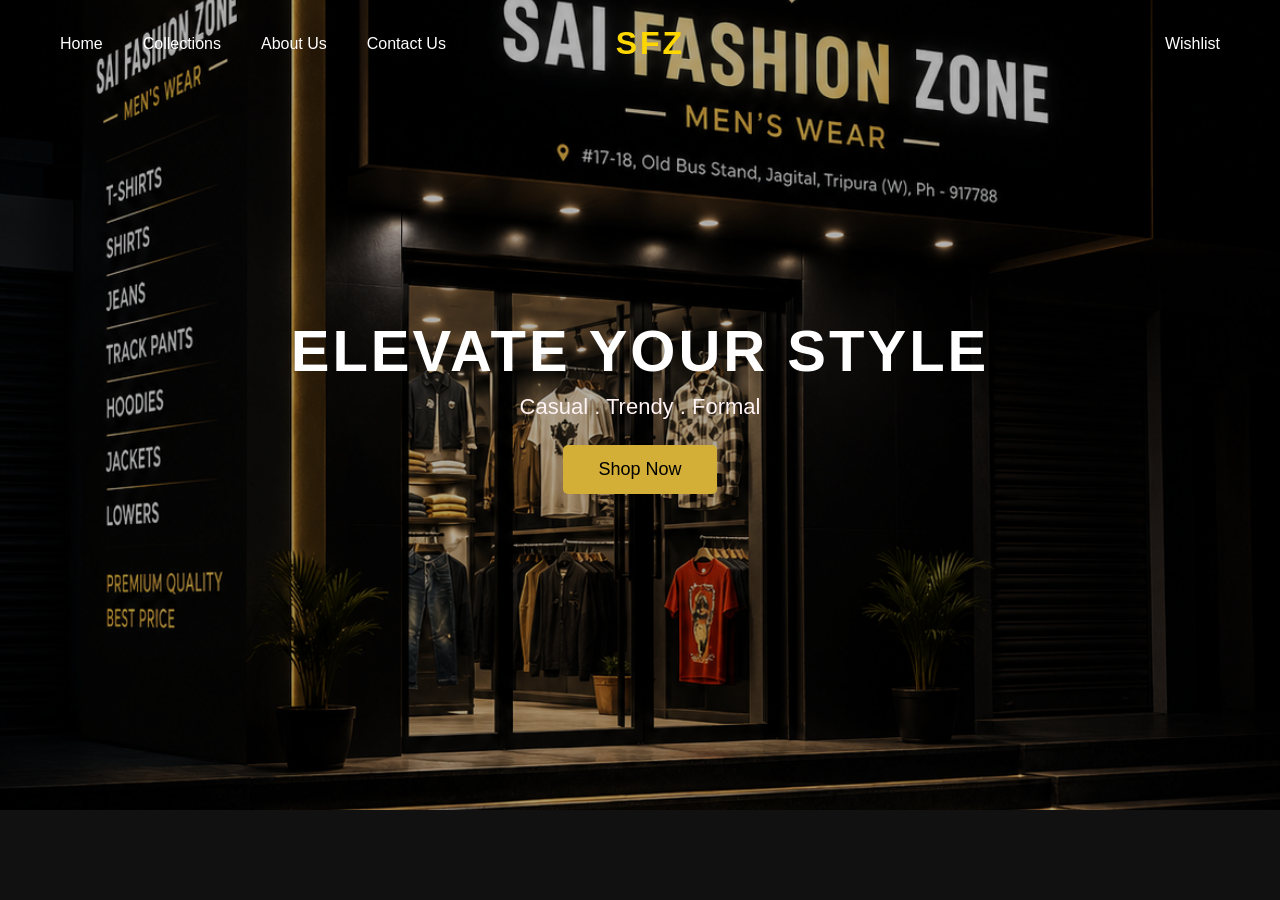
==== pages/index.html @ e3ae2033 "push" ====
<!Doctype html>
<html lang="en">

  <head>
      <title>Sai fashion Zone</title>
      <meta charset="UTF-8">
      <meta name="viewport" content="width=device-width">
      <link rel="stylesheet" href="../css/style.css">
    </head>

  <body>
    <header>
      <nav class="nav-bar">

        <div>
          <ul class="left-links">
            <li><a href="index.html">Home</a></li>
            <li><a href="collections.html">Collections</a></li>
            <li><a href="About.html">About Us</a></li>
            <li><a href="Contact.html">Contact Us</a></li>
          </ul>
        </div>

        <div class="logo">
          SFZ
        </div>

        <div class="right-links">
          <a href="Cart">Wishlist</a>
        </div>

      

        
      </nav>
    </header>

    <section class="hero">
      <div class="hero-content">
        <h1>ELEVATE YOUR STYLE</h1>
        <p>Casual . Trendy . Formal</p>
        <Button>Shop Now</Button>
      </div>
    </section>
  </body>

</html>
---- css/style.css ----
*{
  margin:0;
  padding:0;
  box-sizing:border-box;
}

body {
  font-family:Arial,sans-serif;
  background:#111;
  color:rgb(246, 245, 245);
}

.nav-bar{
  position:fixed;
  top:0;
  width:100%;

  display:flex;
  justify-content:space-between;
  align-items:center;
  padding:25px 60px;
  background:transparent;
  z-index:1000;
}

.logo{
  margin-right:310px;
  font-size:32px;
  font-weight:bold;
  letter-spacing:3px;
  color:gold;
}

.left-links{
  display:flex;
  justify-content:space-between;
  align-items:center;
  list-style:none;
  gap:40px;
  cursor:pointer;
}

.left-links a{
  text-decoration:none;
  color:white;
  font-size:16px;
  transition:0.3s;
}

.left-links a:hover{
  color:gold;
}

.right-links{
  display:flex;
  justify-content:space-between;
  align-items:center;
  list-style:none;
  gap:40px;
}

.right-links a{
  text-decoration:none;
  color:white;
  font-size:16px;
  transition:0.3s;
}

.right-links a:hover{
  color:gold;
}

.hero{
  height:90vh;
  background-image:url("../images/hero1.png");

  background-size:cover;
  background-position:center;

  display:flex;
  justify-content:center;
  align-items:center;

  text-align:center;
  position:relative;
}

.hero::before{
  content:'';
  position:absolute;

  top:0;
  left:0;

  width:100%;
  height:100%;

  background:rgba(0, 0, 0, 0.3);
}

.hero-content{
  position:relative;
  z-index:2;
}

.hero-content h1{
  color:white;
  font-size:58px;
  letter-spacing:3px;
}

.hero-content p{
  color:rgb(255, 243, 243);
  font-size:22px;
  margin-top:10px;
}

.hero-content button{
  margin-top:25px;
  padding:14px 35px;

  border:none;
  background:#d4af37;

  font-size:18px;
  cursor:pointer;
  border-radius:5px;
}

.hero-content button:hover{
  transform:scale(1.05);
  transition:0.3s;
}

.products{
  display:grid;
  grid-template-columns:repeat(auto-fit,minmax(250px,1fr));
  gap:30px;

  padding:80px 50px;
}

.product-card{
  background:#111;
  border-radius:15px;
  overflow:hidden;
  transition:0.3s;
  cursor:pointer;
}

.product-card:hover{
  trasform:translateY(-8px);
}

.product-card img{
  width:100%;
  height:320px;
  object-fit:cover;
}

.product-info{
    padding: 20px;
}

.product-info h3{
    color: white;
    margin-bottom: 10px;
}

.product-info p{
    color: gold;
    margin-bottom: 15px;
}

.product-info button{
    width: 100%;

    padding: 12px;

    border: none;

    background: gold;

    color: black;

    font-weight: bold;

    border-radius: 8px;

    cursor: pointer;
}
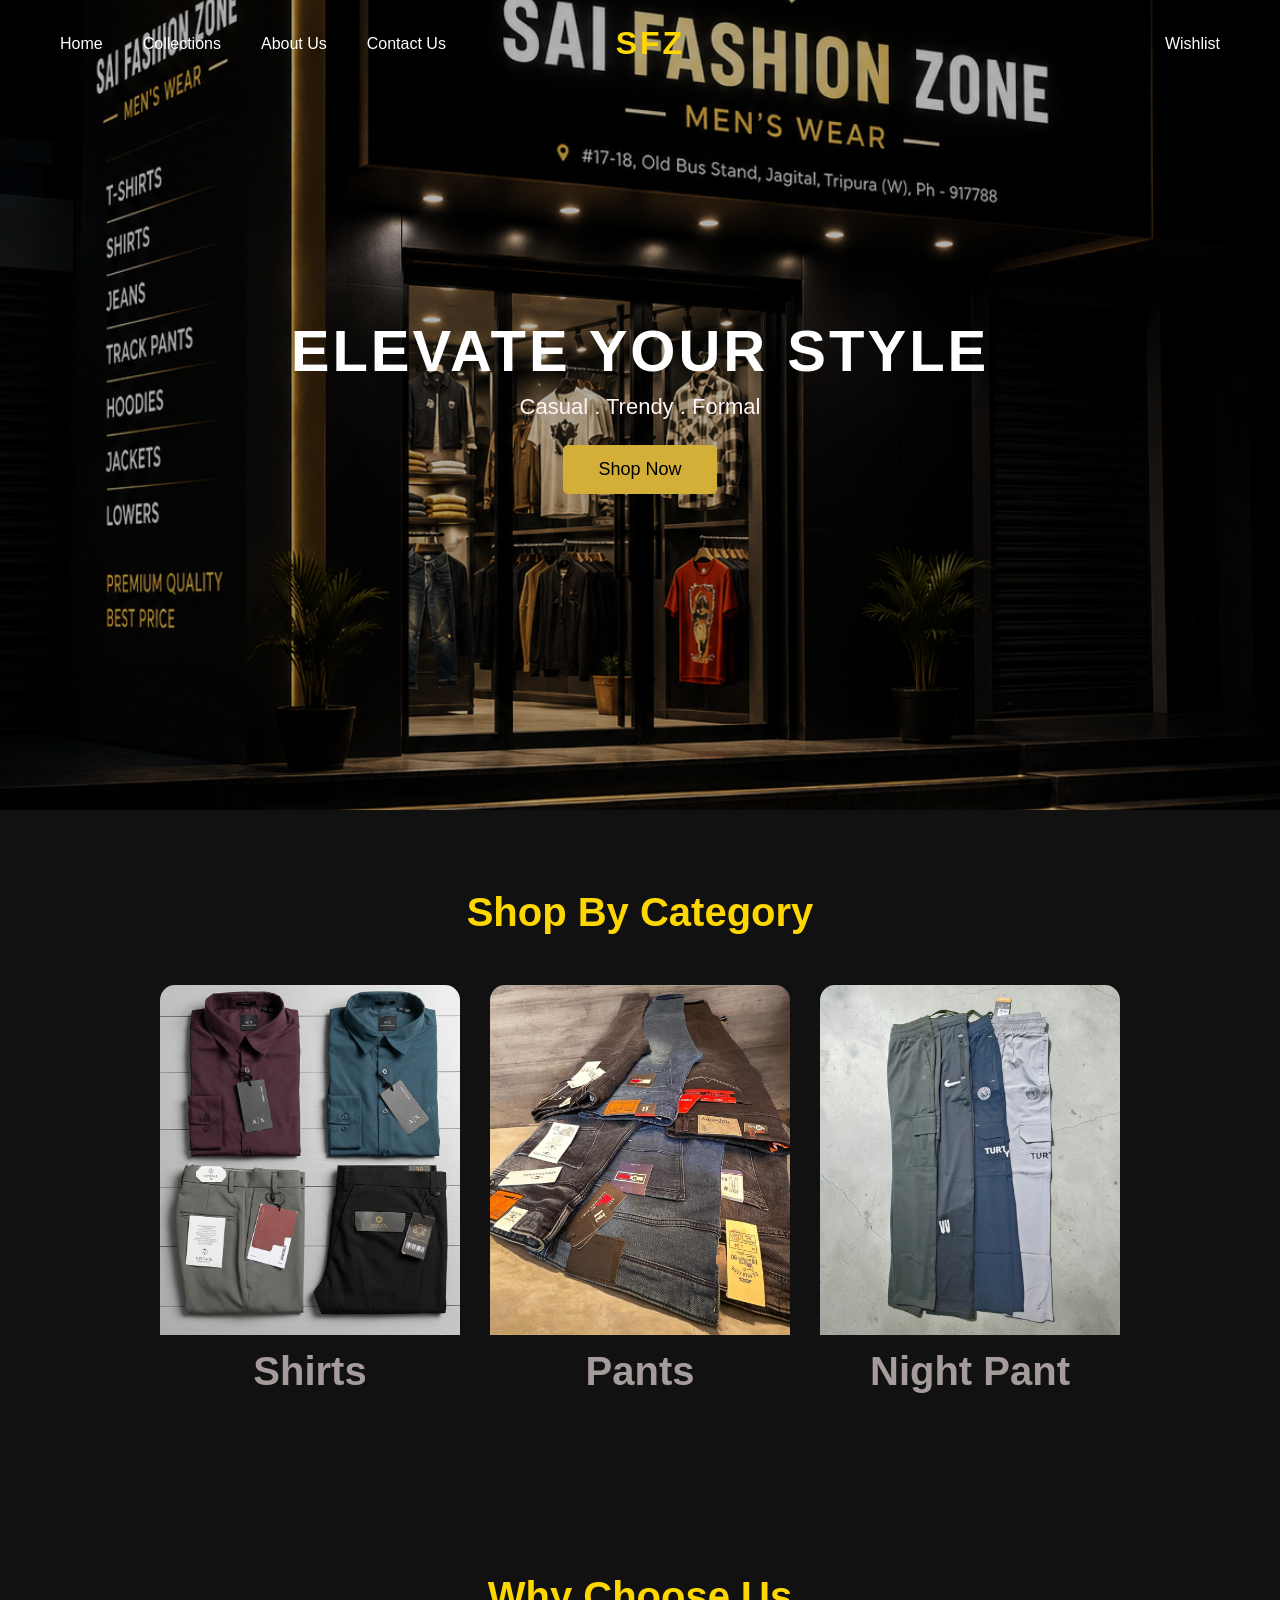
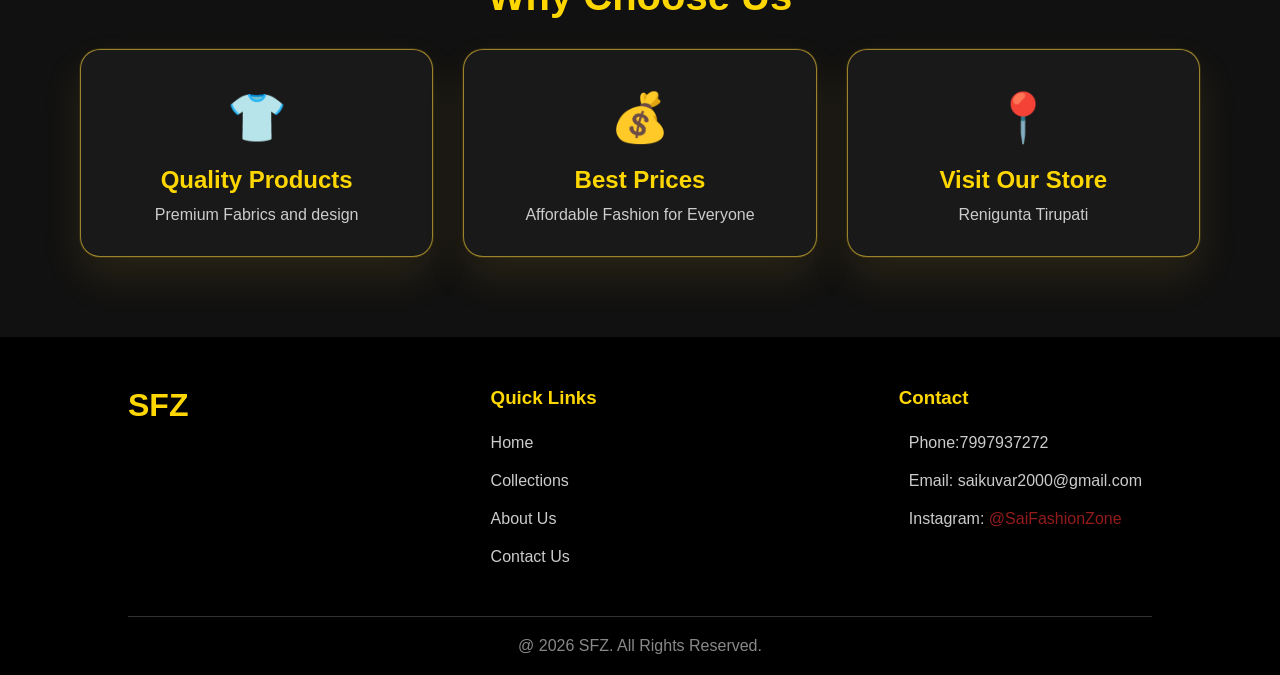
==== commit 9168a579: "push" ====
--- a/pages/index.html
+++ b/pages/index.html
@@ -15,7 +15,7 @@
         <div>
           <ul class="left-links">
             <li><a href="index.html">Home</a></li>
-            <li><a href="collections.html">Collections</a></li>
+            <li><a href="#collections">Collections</a></li>
             <li><a href="About.html">About Us</a></li>
             <li><a href="Contact.html">Contact Us</a></li>
           </ul>
@@ -28,20 +28,108 @@
         <div class="right-links">
           <a href="Cart">Wishlist</a>
         </div>
-
-      
-
-        
+   
       </nav>
     </header>
+
 
     <section class="hero">
       <div class="hero-content">
         <h1>ELEVATE YOUR STYLE</h1>
         <p>Casual . Trendy . Formal</p>
-        <Button>Shop Now</Button>
+        <button>Shop Now</button>
       </div>
     </section>
+
+
+    <section id="collections" class="collection">
+      <h2>Shop By Category</h2>
+      <div class="collection-grid">
+        <div class="collection-card">
+          <a href="shirts.html">
+            <img src="../images/formal1.jpeg" alt="shirts">
+            <h2>Shirts</h2>
+          </a>
+        </div>
+
+        <div class="collection-card">
+          <a href="Pant.html">
+            <img src="../images/pant3.jpeg" alt="Pant">
+            <h2>Pants</h2>
+          </a>
+        </div>
+
+        <div class="collection-card">
+          <a href="nightpant.html">
+            <img src="../images/nightpant2.jpeg" alt="Pant">
+            <h2>Night Pant</h2>
+          </a>
+        </div>
+      </div>
+
+    </section>
+
+
+    <section id="About Us" class="About-Us">
+      <h2>Why Choose Us</h2>
+
+      <div class="why-grid">
+
+        <div class="why-tabs">
+          <div class="emoji-icon">👕</div>
+          <h3>Quality Products</h3>
+          <p>Premium Fabrics and design</p>
+        </div>
+
+        <div class="why-tabs">
+          <div class ="emoji-icon">&#128176</div>
+          <h3>Best Prices</h3>
+          <p>Affordable Fashion for Everyone</p>
+        </div>
+
+        <div class="why-tabs">
+          <div class="emoji-icon">&#128205</div>
+          <h3>Visit Our Store</h3>
+          <p>Renigunta Tirupati</p>
+        </div>
+
+      </div>
+    </section>
+
+
+    <footer>
+
+      <div class="footer-container">
+
+        <div class="footer-logo">
+          <h2>SFZ</h2>
+        </div>
+
+        <div class="footer-links">
+          <h3>Quick Links</h3>
+
+          <a href="index.html">Home</a>
+          <a href="#collections">Collections</a>
+          <a href="#">About Us</a>
+          <a href="#">Contact Us</a>
+        </div>
+
+        <div class="footer-contact">
+          <h3>Contact</h3>
+          <p>Phone:7997937272</p>
+          <p>Email: saikuvar2000@gmail.com</p>
+          <p>Instagram: <a href="https://www.instagram.com/saifashionzone?utm_source=ig_web_button_share_sheet&igsh=ZDNlZDc0MzIxNw==" target="_blank" rel="noopener noreferrer">@SaiFashionZone</a></p>
+        </div>
+      </div>
+
+      <div class="footer-bottom">
+        <p>@ 2026 SFZ. All Rights Reserved.</p>
+      </div>
+      
+    </footer>
+
+
+    <script src="../javascript/script.js"></script>
+
   </body>
-
 </html>
--- a/css/style.css
+++ b/css/style.css
@@ -149,7 +149,7 @@
 }
 
 .product-card:hover{
-  trasform:translateY(-8px);
+  transform:translateY(-8px);
 }
 
 .product-card img{
@@ -188,4 +188,165 @@
     border-radius: 8px;
 
     cursor: pointer;
-}+}
+
+@media(max-width:768px){
+
+  .products{
+    grid-template-columns:1fr;
+  }
+}
+
+.collection{
+  display:flex;
+  flex-direction:column;
+  align-items:center;
+  gap:30px;
+  padding:80px 50px;
+}
+
+.collection-grid{
+  display:flex;
+  justify-content:center;
+  gap:30px;
+  flex-wrap:wrap;
+  width:100%;
+}
+
+.collection h2{
+  color:gold;
+  font-size:40px;
+  margin-bottom:20px;
+  text-align:center;
+}
+
+.collection-card {
+  width:300px;
+  border-radius:15px;
+  overflow:hidden;
+}
+
+.collection-card a{
+  text-decoration:none;
+  color:inherit;
+}
+
+.collection-card img{
+  width:100%;
+  height:350px;
+  object-fit:cover;
+}
+
+.collection-card h2{
+  text-align:center;
+  color:rgb(165, 155, 155);
+  margin-top:10px;
+}
+
+.About-Us{
+  padding:80px 80px;
+  gap:30px;
+}
+
+.About-Us h2{
+  text-align:center;
+  color:gold;
+  margin-bottom:30px;
+  font-size:40px;
+}
+
+.why-grid{
+  display:grid;
+  grid-template-columns:repeat(auto-fit,minmax(250px,1fr));
+  gap:30px;
+}
+
+.why-tabs{
+  background:#191919;
+  border:1px solid rgba(212,175,55,0.7);
+  border-radius:20px;
+  text-align:center;
+  padding:40px 30px;
+  box-shadow:0 0 0 1px rgba(255,215,0,0.1),0 20px 40px rgba(212,175,55,0.12);
+  transition:transform 0.3s ease,box-shadow 0.3s ease;
+}
+
+.emoji-icon{
+  font-size:48px;
+  margin-bottom:20px;
+}
+
+.why-tabs h3{
+  margin-bottom:20px;
+  font-size:24px;
+  color:gold;
+}
+
+.why-tabs p{
+  color:#ccc;
+  line-height:1.6px;
+}
+
+
+footer{
+  background:#000;
+  color:white;
+  padding:50px 10% 20px;
+}
+
+.footer-container{
+  display:flex;
+  justify-content:space-between; 
+  flex-wrap:wrap;
+  gap:40px;
+}
+
+.footer-links,
+.footer-contact{
+  display:flex;
+  flex-direction:column;
+}
+
+.footer-links h3,
+.footer-contact h3{
+  margin-bottom:15px;
+  color:gold;
+}
+
+
+.footer-logo h2{
+  color:gold;
+  font-size:32px;
+  margin-bottom:10px;
+}
+
+.footer-links a{
+  margin:10px 0;
+  color:#ccc;
+  text-decoration:none;
+  transition:0.3s;
+}
+
+.footer-links a:hover{
+  color:rgb(147, 27, 27);
+}
+
+
+.footer-contact p{
+  margin:10px ;
+  color:#ccc;
+}
+
+.footer-contact a{
+  text-decoration:none;
+  color:rgb(147, 27, 27);
+}
+
+.footer-bottom{
+  text-align:center;
+  margin-top:40px;
+  border-top:1px solid #333;
+  padding-top:20px;
+  color:#888;
+}
+
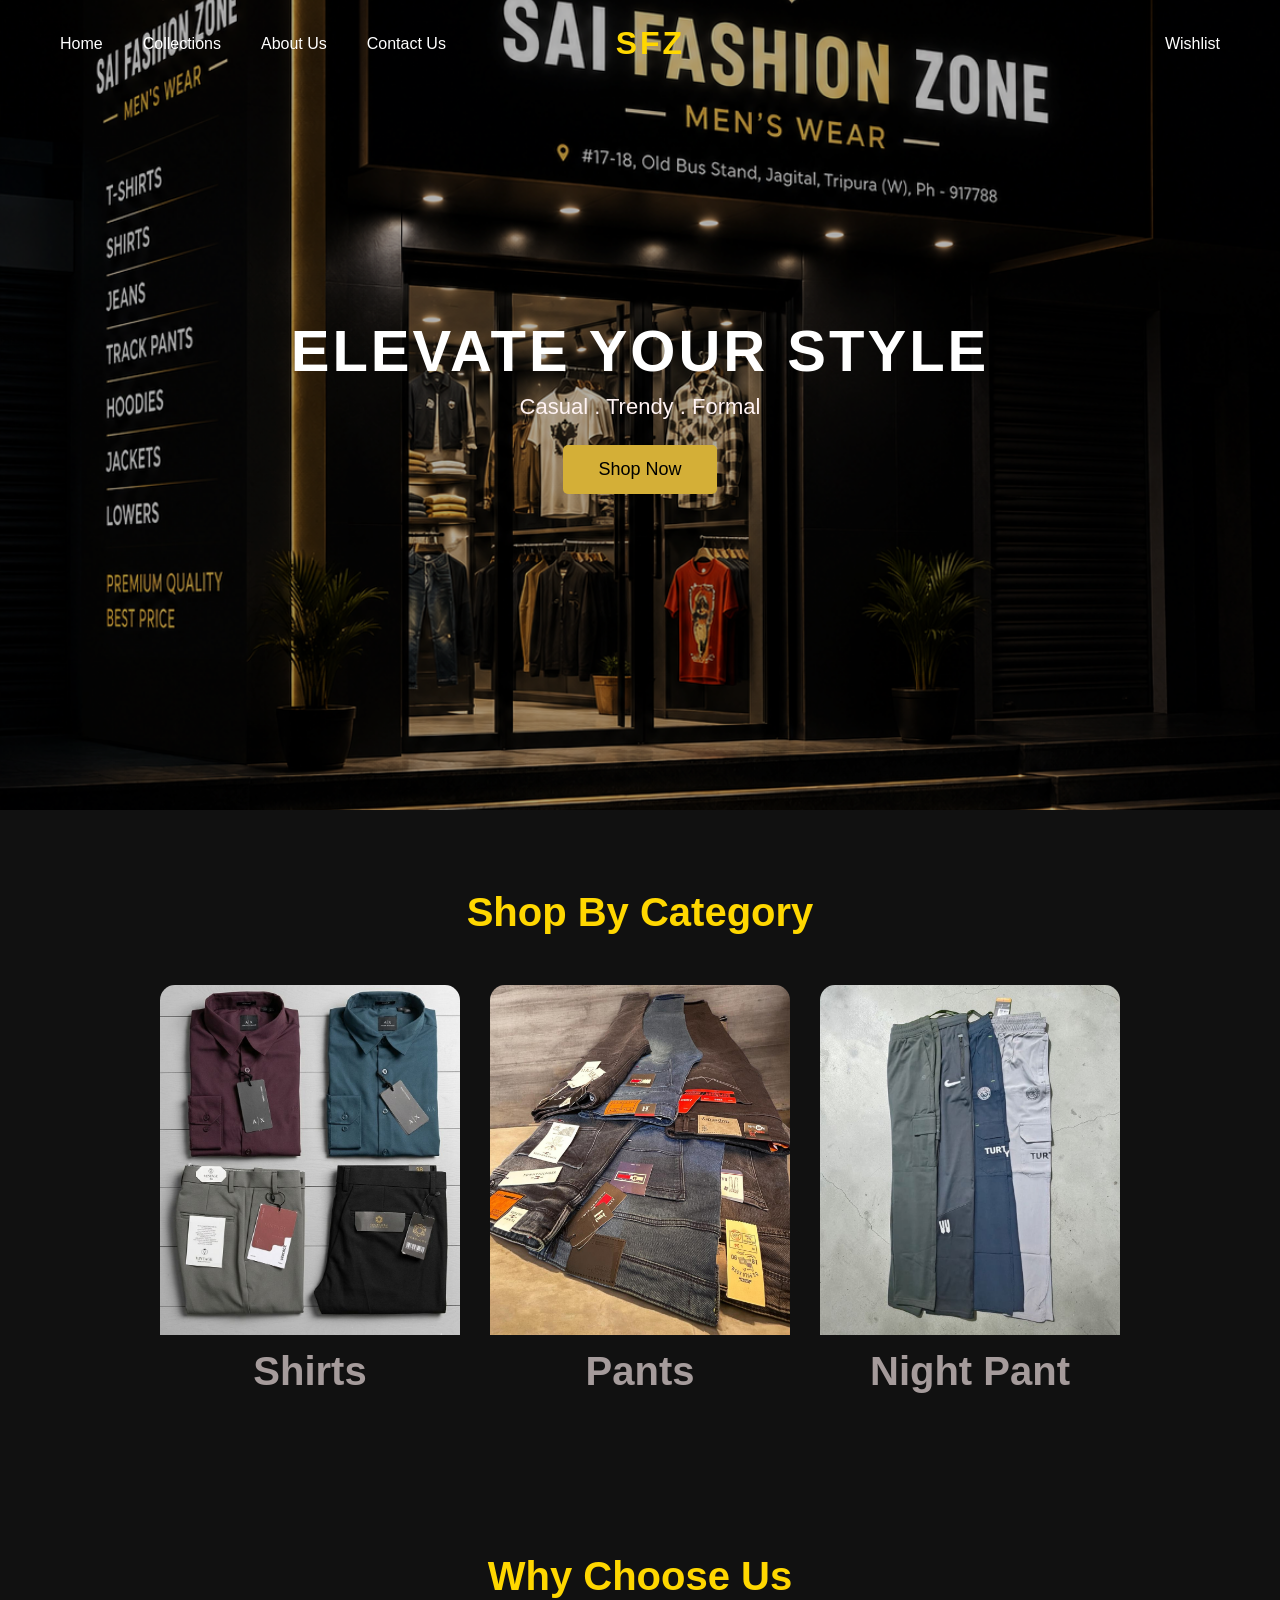
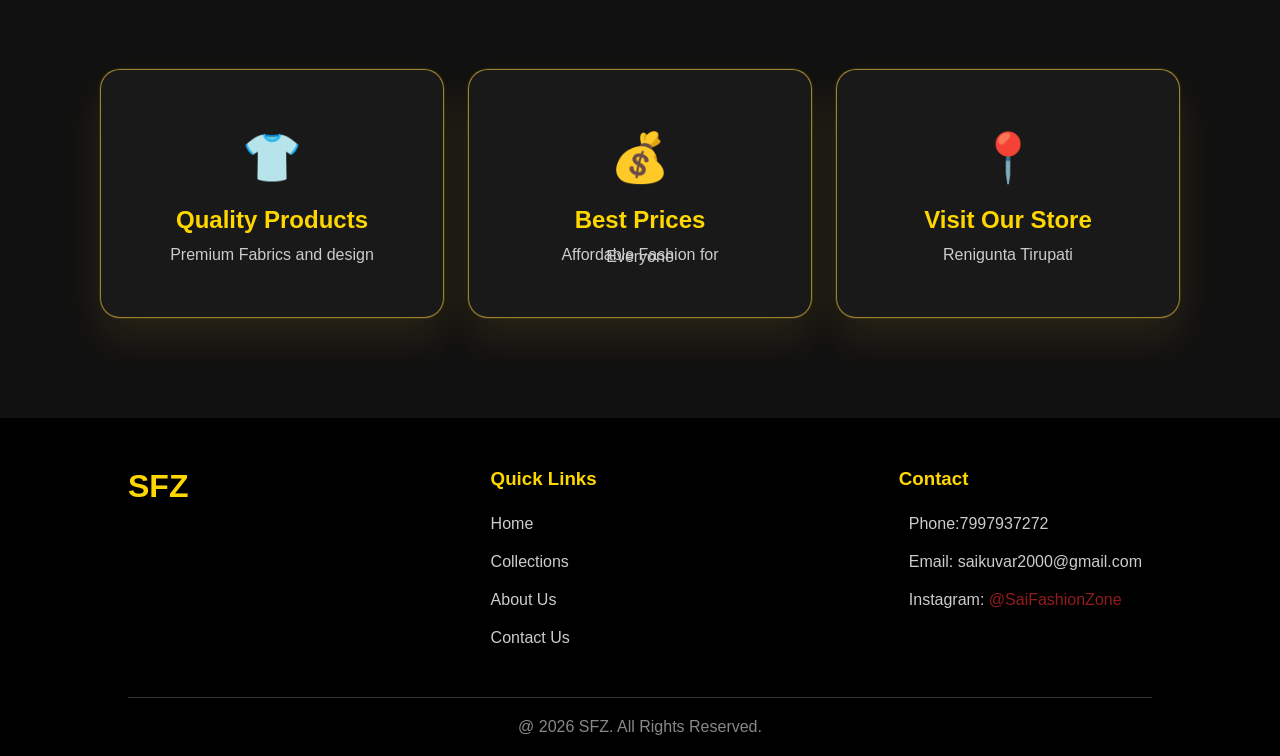
==== commit b73f88f8: "push" ====
--- a/pages/index.html
+++ b/pages/index.html
@@ -16,7 +16,7 @@
           <ul class="left-links">
             <li><a href="index.html">Home</a></li>
             <li><a href="#collections">Collections</a></li>
-            <li><a href="About.html">About Us</a></li>
+            <li><a href="#About Us">About Us</a></li>
             <li><a href="Contact.html">Contact Us</a></li>
           </ul>
         </div>
--- a/css/style.css
+++ b/css/style.css
@@ -244,7 +244,7 @@
 }
 
 .About-Us{
-  padding:80px 80px;
+  padding:60px 80px;
   gap:30px;
 }
 
@@ -257,8 +257,11 @@
 
 .why-grid{
   display:grid;
-  grid-template-columns:repeat(auto-fit,minmax(250px,1fr));
-  gap:30px;
+  grid-template-columns:repeat(3,1fr);
+  gap:24px;
+  max-width:1200px;
+  margin:0 auto;
+  padding:40px 20px;
 }
 
 .why-tabs{
@@ -266,7 +269,7 @@
   border:1px solid rgba(212,175,55,0.7);
   border-radius:20px;
   text-align:center;
-  padding:40px 30px;
+  padding:60px 60px;
   box-shadow:0 0 0 1px rgba(255,215,0,0.1),0 20px 40px rgba(212,175,55,0.12);
   transition:transform 0.3s ease,box-shadow 0.3s ease;
 }
